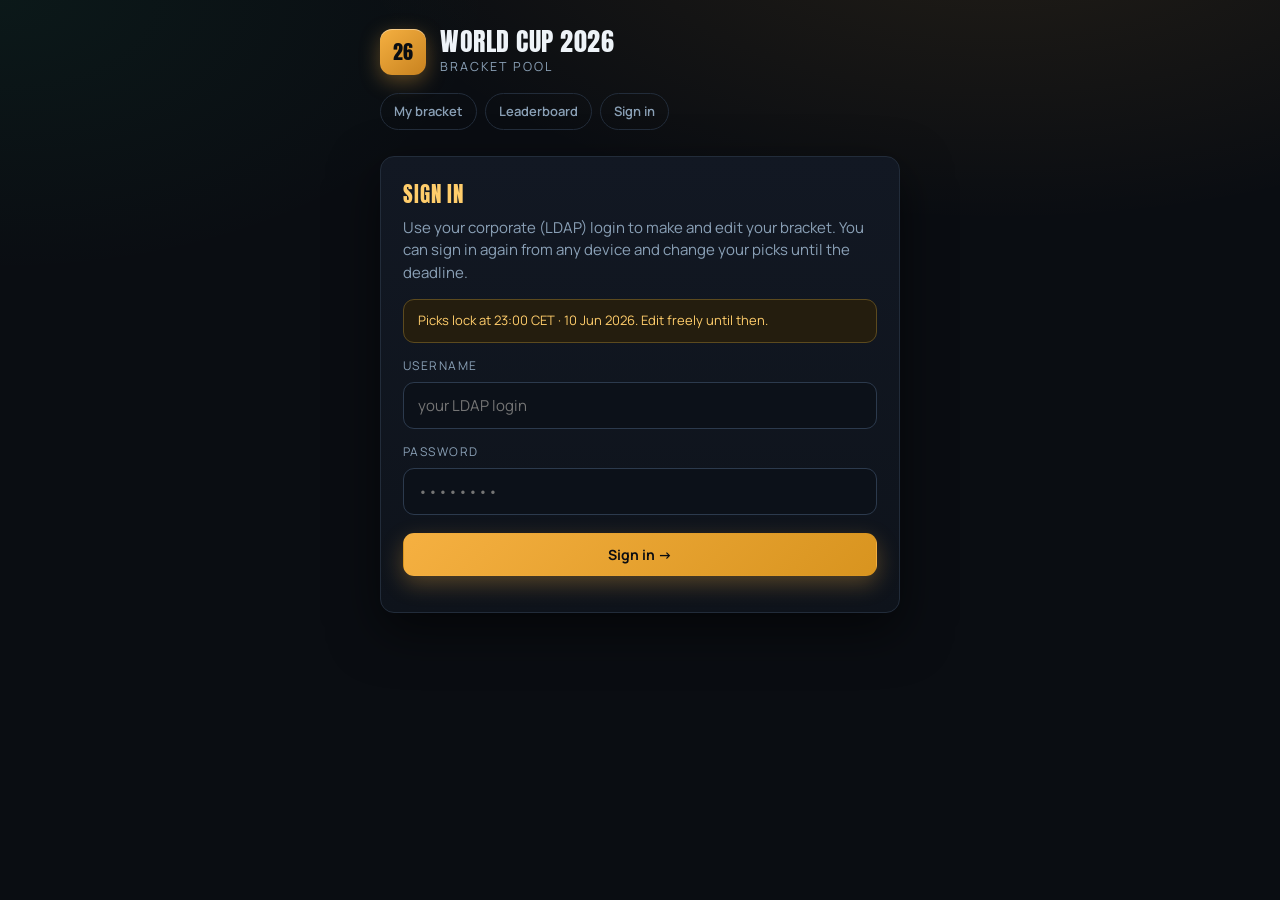
==== index.html @ 5afac445 "Add files via upload" ====
<!doctype html>
<html lang="en">
<head>
<meta charset="utf-8">
<meta name="viewport" content="width=device-width, initial-scale=1">
<title>Sign in — World Cup 2026</title>
<link rel="stylesheet" href="assets/app.css">
</head>
<body>
<div class="wrap narrow">
  <div id="app-header"></div>

  <section class="card">
    <div class="kicker" style="font-size:21px;color:var(--gold2);margin-bottom:6px">Sign in</div>
    <p class="muted" style="margin-top:0">Use your corporate (LDAP) login to make and edit your bracket.
      You can sign in again from any device and change your picks until the deadline.</p>

    <div class="note warn" id="deadline-note" style="margin:14px 0"></div>

    <div style="margin-bottom:14px">
      <label class="fl" for="username">Username</label>
      <input class="fi" id="username" autocomplete="username" placeholder="your LDAP login">
    </div>
    <div style="margin-bottom:18px">
      <label class="fl" for="password">Password</label>
      <input class="fi" id="password" type="password" autocomplete="current-password" placeholder="••••••••">
    </div>

    <button class="btn btn-gold" id="go" style="width:100%">Sign in →</button>
    <div id="msg" style="margin-top:14px"></div>
  </section>
</div>

<script src="assets/engine.js"></script>
<script src="assets/config.js"></script>
<script src="assets/common.js"></script>
<script>
  POOL.header('login');
  document.getElementById('deadline-note').textContent =
    'Picks lock at ' + (window.POOL_CONFIG.DEADLINE_LABEL || 'the deadline') + '. Edit freely until then.';

  var go = document.getElementById('go'), msg = document.getElementById('msg');
  function show(html, kind){ msg.innerHTML = '<div class="note '+(kind||'')+'">'+html+'</div>'; }

  // already signed in? go straight to the bracket
  try { if (localStorage.getItem('wc2026:token')) location.replace('bracket.html'); } catch(e){}

  function submit(){
    var username = document.getElementById('username').value.trim();
    var password = document.getElementById('password').value;
    if(!username || !password){ show('Enter your username and password.', 'err'); return; }
    go.disabled = true; show('Signing in…');
    POOL.api('/api/login', { method:'POST', body:{ username:username, password:password } })
      .then(function(r){
        try { localStorage.setItem('wc2026:token', r.token);
              localStorage.setItem('wc2026:username', r.username); } catch(e){}
        location.href = 'bracket.html';
      })
      .catch(function(err){ go.disabled = false; show(err.message || 'Sign-in failed', 'err'); });
  }
  go.addEventListener('click', submit);
  document.getElementById('password').addEventListener('keydown', function(e){ if(e.key==='Enter') submit(); });
</script>
</body>
</html>
---- assets/app.css ----
/* WC2026 pool — shared styles. Stadium-night: near-black + amber gold. */
@import url('https://fonts.googleapis.com/css2?family=Anton&family=Manrope:wght@400;500;600;700;800&display=swap');

:root{
  --bg:#0a0d12; --bg2:#0e131b; --panel:#121823; --panel2:#161e2b;
  --line:#222c3a; --line2:#2c3a4d;
  --ink:#eef3f8; --muted:#8aa0b6; --dim:#5d748c;
  --gold:#f5b041; --gold2:#ffcd6b; --green:#1fd18b; --red:#ff6b6b;
  --shadow:0 18px 50px rgba(0,0,0,.55);
  --r:14px;
}
*{box-sizing:border-box}
html,body{margin:0;padding:0}
body{
  background:
    radial-gradient(1100px 520px at 78% -10%, rgba(245,176,65,.10), transparent 60%),
    radial-gradient(900px 500px at 0% 0%, rgba(31,209,139,.06), transparent 55%),
    var(--bg);
  color:var(--ink);
  font-family:'Manrope',-apple-system,BlinkMacSystemFont,sans-serif;
  font-size:15px; line-height:1.5; min-height:100vh;
  -webkit-font-smoothing:antialiased;
}
a{color:var(--gold2);text-decoration:none}
a:hover{text-decoration:underline}
.wrap{max-width:1180px;margin:0 auto;padding:28px 20px 80px}
.narrow{max-width:560px}

/* Header / wordmark */
.top{display:flex;align-items:center;justify-content:space-between;gap:16px;flex-wrap:wrap;margin-bottom:26px}
.brand{display:flex;align-items:center;gap:14px}
.crest{width:46px;height:46px;border-radius:12px;flex:0 0 auto;
  background:linear-gradient(140deg,var(--gold),#c8821f);
  display:grid;place-items:center;color:#0a0d12;font-family:'Anton';font-size:20px;
  box-shadow:0 6px 20px rgba(245,176,65,.35), inset 0 1px 0 rgba(255,255,255,.4)}
.brand h1{font-family:'Anton';font-weight:400;letter-spacing:.02em;font-size:26px;line-height:1;margin:0;text-transform:uppercase}
.brand .sub{color:var(--muted);font-size:12.5px;letter-spacing:.16em;text-transform:uppercase;margin-top:4px}
.nav{display:flex;gap:8px;flex-wrap:wrap}
.nav a{color:var(--muted);font-weight:600;font-size:13px;padding:8px 13px;border:1px solid var(--line);border-radius:999px}
.nav a:hover{color:var(--ink);border-color:var(--line2);text-decoration:none;background:var(--panel)}

/* Cards / panels */
.card{background:linear-gradient(180deg,var(--panel),var(--bg2));border:1px solid var(--line);
  border-radius:var(--r);box-shadow:var(--shadow);padding:22px}
.kicker{font-family:'Anton';text-transform:uppercase;letter-spacing:.04em;font-weight:400}

/* Buttons */
.btn{appearance:none;cursor:pointer;border:1px solid var(--line2);background:var(--panel2);color:var(--ink);
  font-family:'Manrope';font-weight:700;font-size:14px;padding:11px 18px;border-radius:11px;transition:.15s}
.btn:hover{border-color:var(--gold)}
.btn-gold{background:linear-gradient(135deg,var(--gold),#d8941f);color:#0a0d12;border-color:transparent;
  box-shadow:0 8px 22px rgba(245,176,65,.3)}
.btn-gold:hover{filter:brightness(1.06)}
.btn:disabled{opacity:.45;cursor:not-allowed;border-color:var(--line)}
.btn-sm{padding:7px 12px;font-size:12.5px;border-radius:9px}

/* Form */
label.fl{display:block;font-size:12px;letter-spacing:.12em;text-transform:uppercase;color:var(--muted);margin:0 0 7px}
input.fi{width:100%;background:#0c1119;border:1px solid var(--line2);border-radius:11px;color:var(--ink);
  font-family:'Manrope';font-size:15px;padding:12px 14px;outline:none}
input.fi:focus{border-color:var(--gold)}

/* Notices */
.note{font-size:13px;border-radius:11px;padding:11px 14px;border:1px solid var(--line);background:var(--panel)}
.note.warn{border-color:#5c4a1e;background:#241d0e;color:var(--gold2)}
.note.ok{border-color:#1e4a37;background:#0e2118;color:var(--green)}
.note.err{border-color:#5c2b2e;background:#241114;color:var(--red)}
.muted{color:var(--muted)} .dim{color:var(--dim)}

/* Flags */
.flag{width:22px;height:15px;border-radius:2.5px;object-fit:cover;flex:0 0 auto;background:#222;box-shadow:0 0 0 1px rgba(255,255,255,.08)}

/* progress chip */
.chip{display:inline-flex;align-items:center;gap:7px;font-size:12.5px;font-weight:700;color:var(--muted);
  border:1px solid var(--line);border-radius:999px;padding:6px 11px}
.dot{width:8px;height:8px;border-radius:50%;background:var(--dim)}
.dot.go{background:var(--green)}
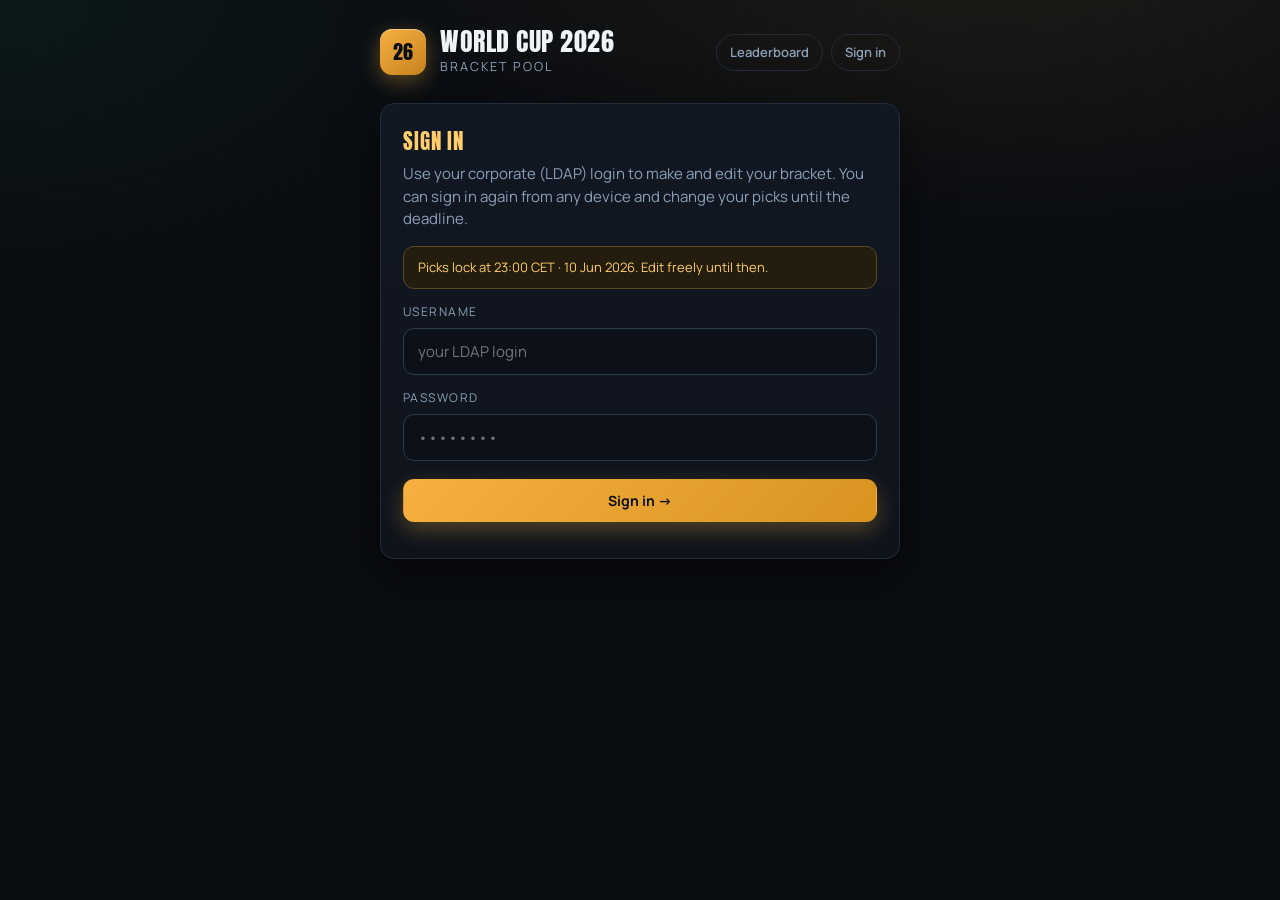
==== commit f6bab9f6: "Add files via upload" ====
--- a/index.html
+++ b/index.html
@@ -52,8 +52,7 @@
     go.disabled = true; show('Signing in…');
     POOL.api('/api/login', { method:'POST', body:{ username:username, password:password } })
       .then(function(r){
-        try { localStorage.setItem('wc2026:token', r.token);
-              localStorage.setItem('wc2026:username', r.username); } catch(e){}
+        POOL.setSession(r);
         location.href = 'bracket.html';
       })
       .catch(function(err){ go.disabled = false; show(err.message || 'Sign-in failed', 'err'); });
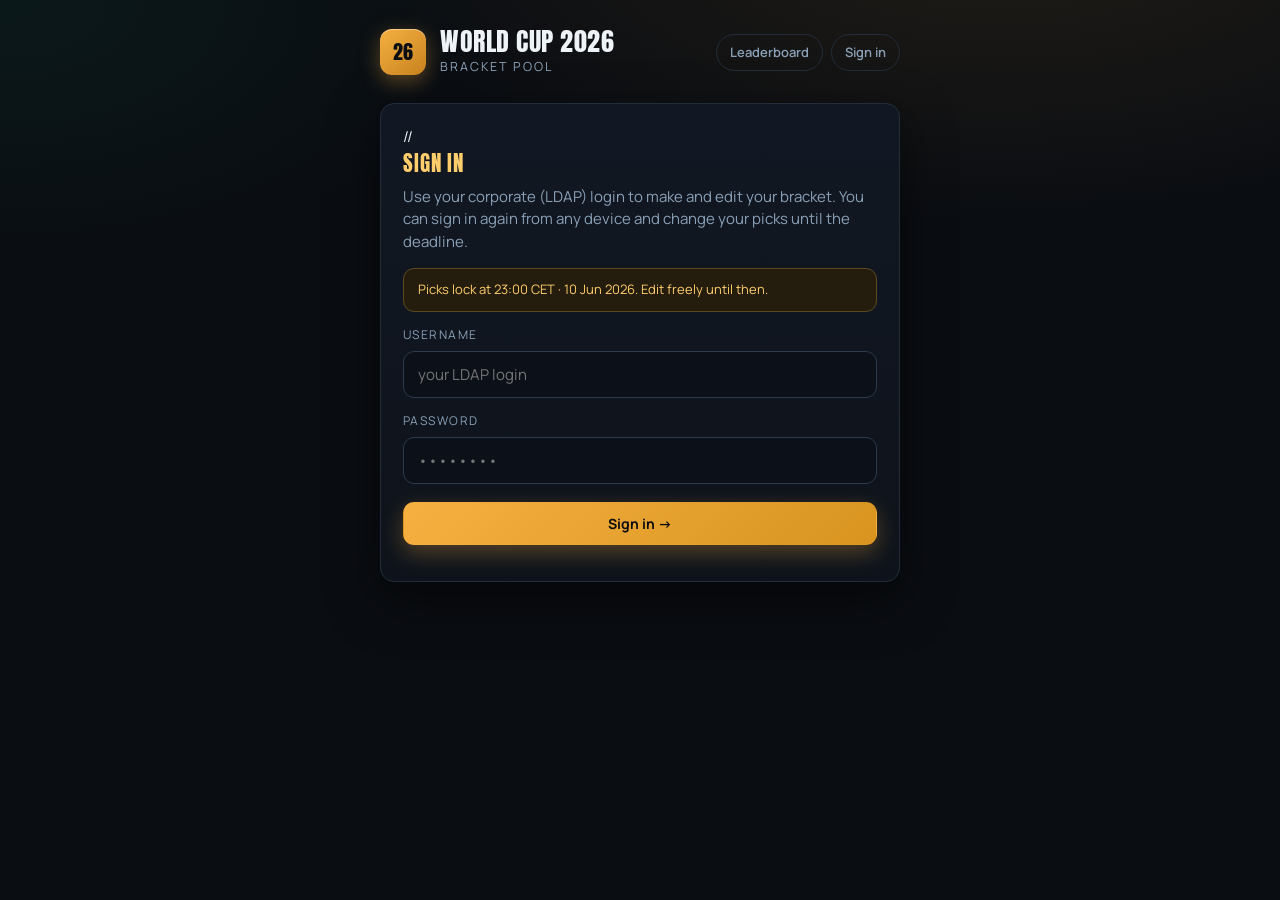
==== commit f59af1c6: "Comment out the sign-in div in index.html" ====
--- a/index.html
+++ b/index.html
@@ -11,7 +11,7 @@
   <div id="app-header"></div>
 
   <section class="card">
-    <div class="kicker" style="font-size:21px;color:var(--gold2);margin-bottom:6px">Sign in</div>
+    // <div class="kicker" style="font-size:21px;color:var(--gold2);margin-bottom:6px">Sign in</div>
     <p class="muted" style="margin-top:0">Use your corporate (LDAP) login to make and edit your bracket.
       You can sign in again from any device and change your picks until the deadline.</p>
 
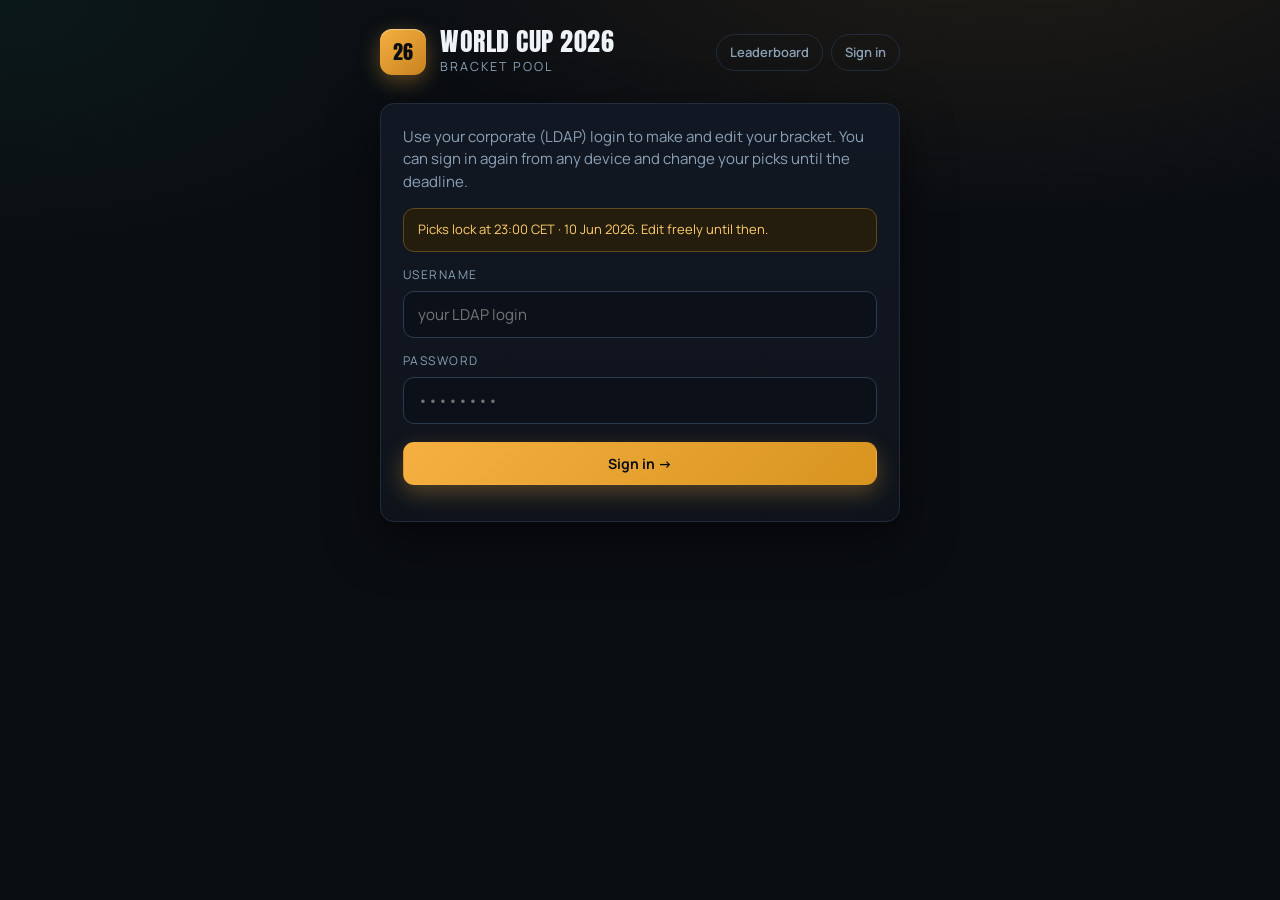
==== commit a790acf9: "Comment out the 'Sign in' div in index.html" ====
--- a/index.html
+++ b/index.html
@@ -11,7 +11,7 @@
   <div id="app-header"></div>
 
   <section class="card">
-    // <div class="kicker" style="font-size:21px;color:var(--gold2);margin-bottom:6px">Sign in</div>
+    <!-- <div class="kicker" style="font-size:21px;color:var(--gold2);margin-bottom:6px">Sign in</div> -->
     <p class="muted" style="margin-top:0">Use your corporate (LDAP) login to make and edit your bracket.
       You can sign in again from any device and change your picks until the deadline.</p>
 
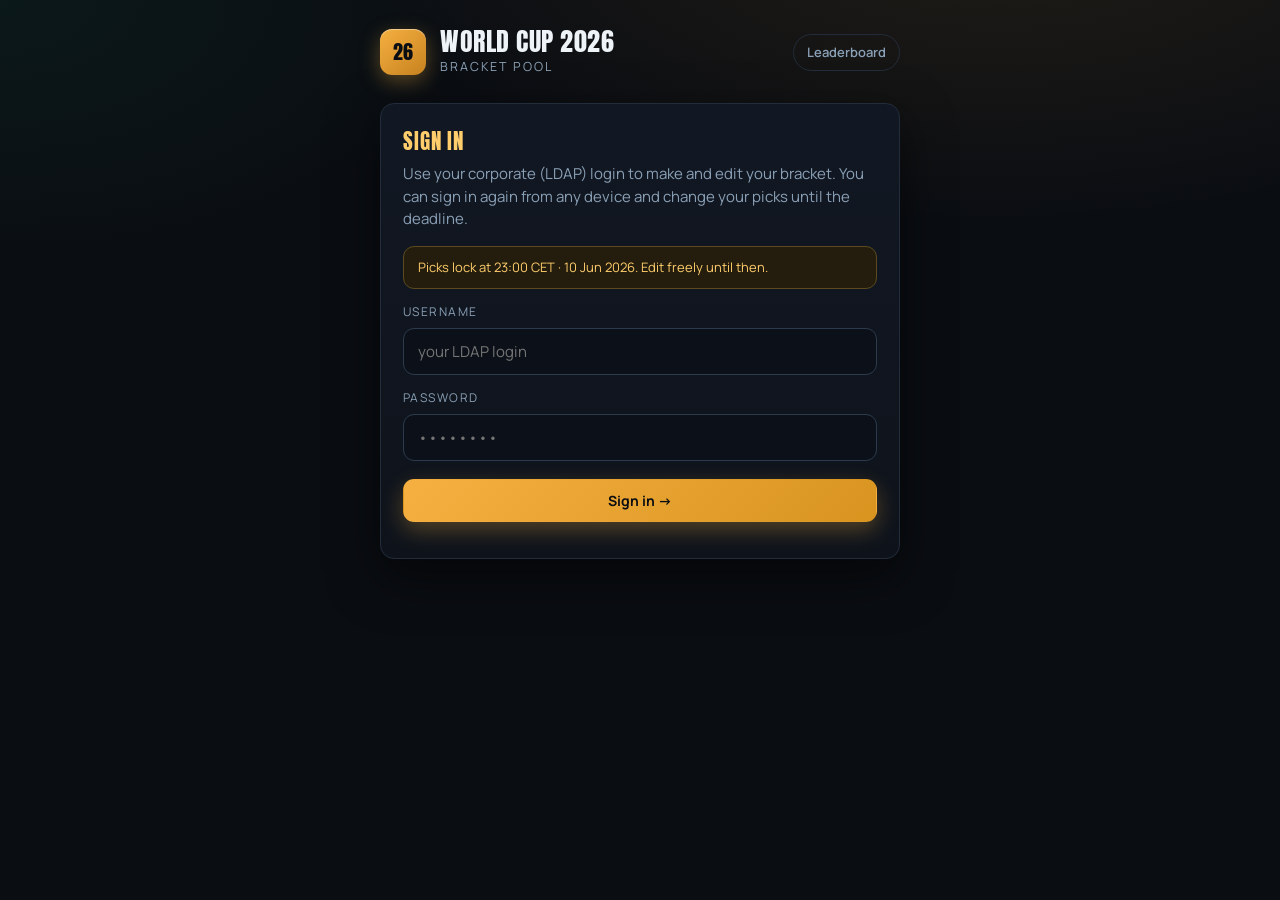
==== commit 1aa97a30: "Uncomment sign-in div in index.html" ====
--- a/index.html
+++ b/index.html
@@ -11,7 +11,7 @@
   <div id="app-header"></div>
 
   <section class="card">
-    <!-- <div class="kicker" style="font-size:21px;color:var(--gold2);margin-bottom:6px">Sign in</div> -->
+    <div class="kicker" style="font-size:21px;color:var(--gold2);margin-bottom:6px">Sign in</div>
     <p class="muted" style="margin-top:0">Use your corporate (LDAP) login to make and edit your bracket.
       You can sign in again from any device and change your picks until the deadline.</p>
 
